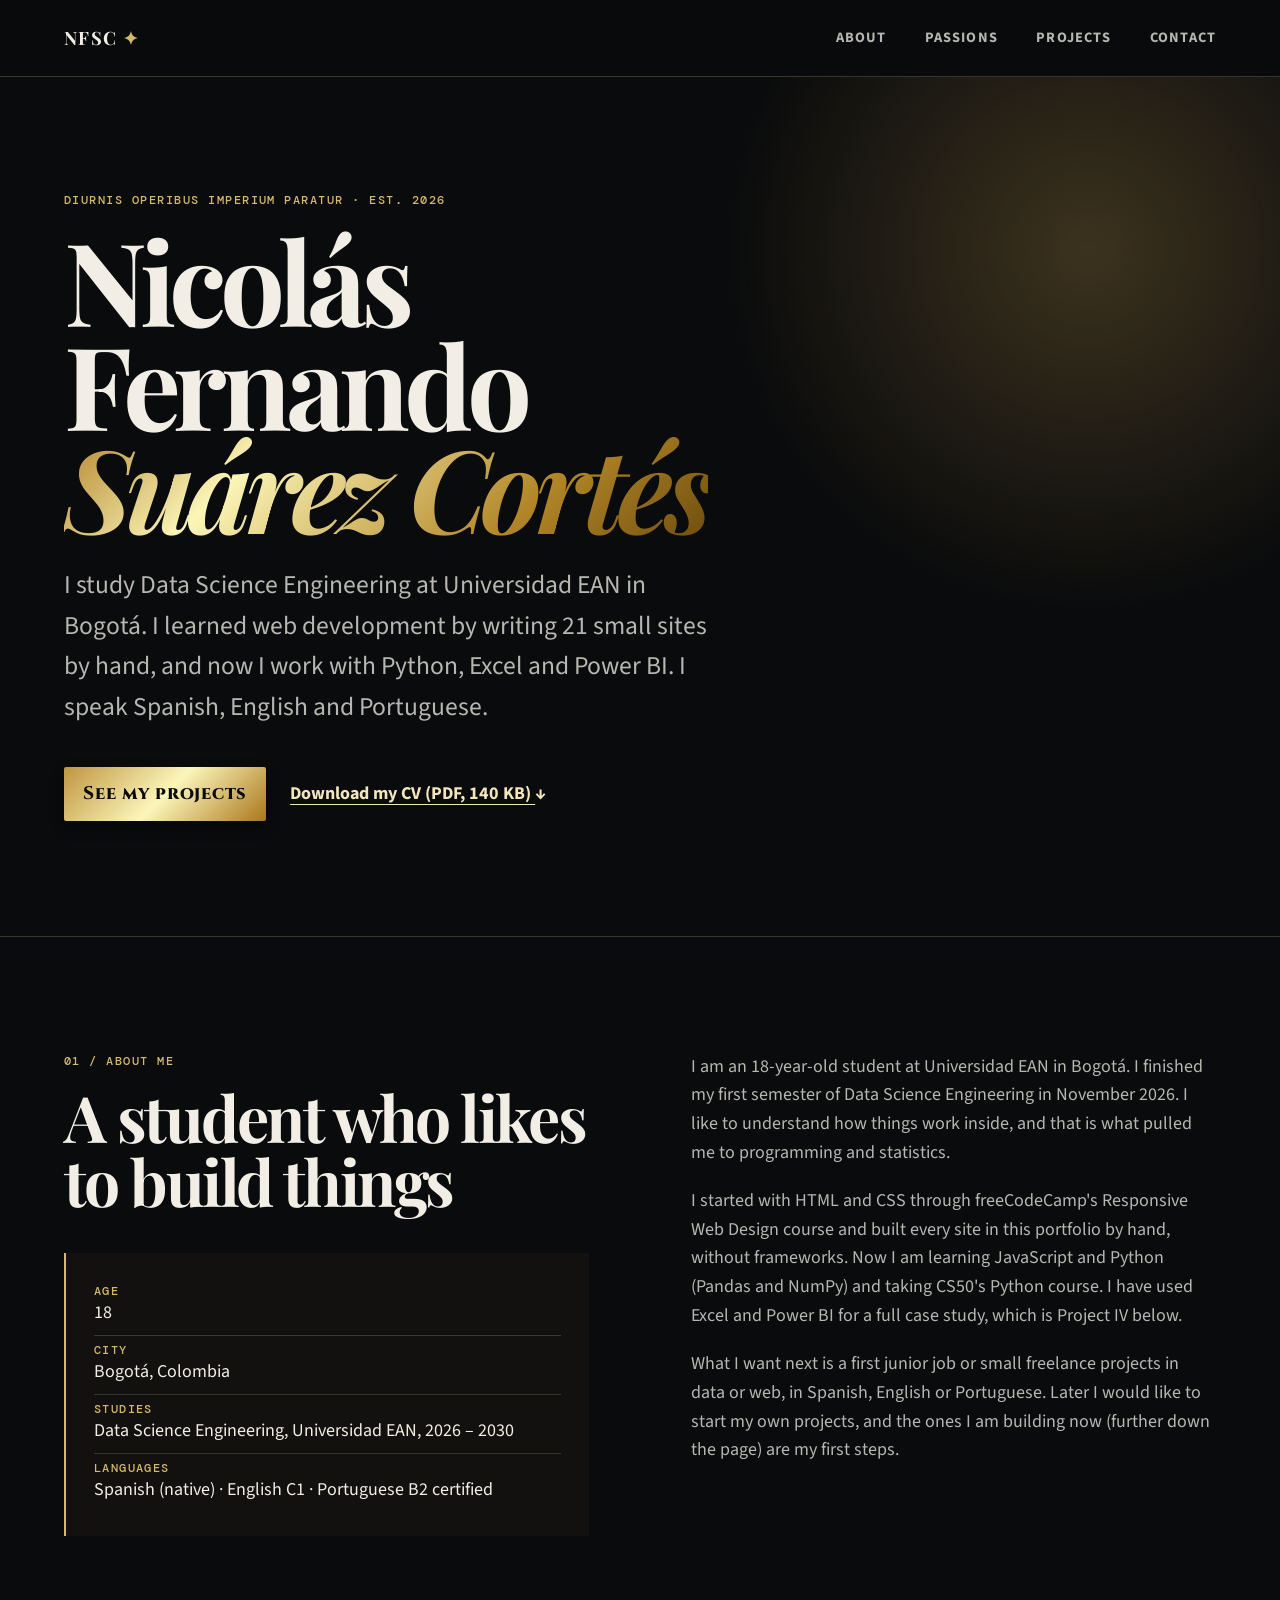
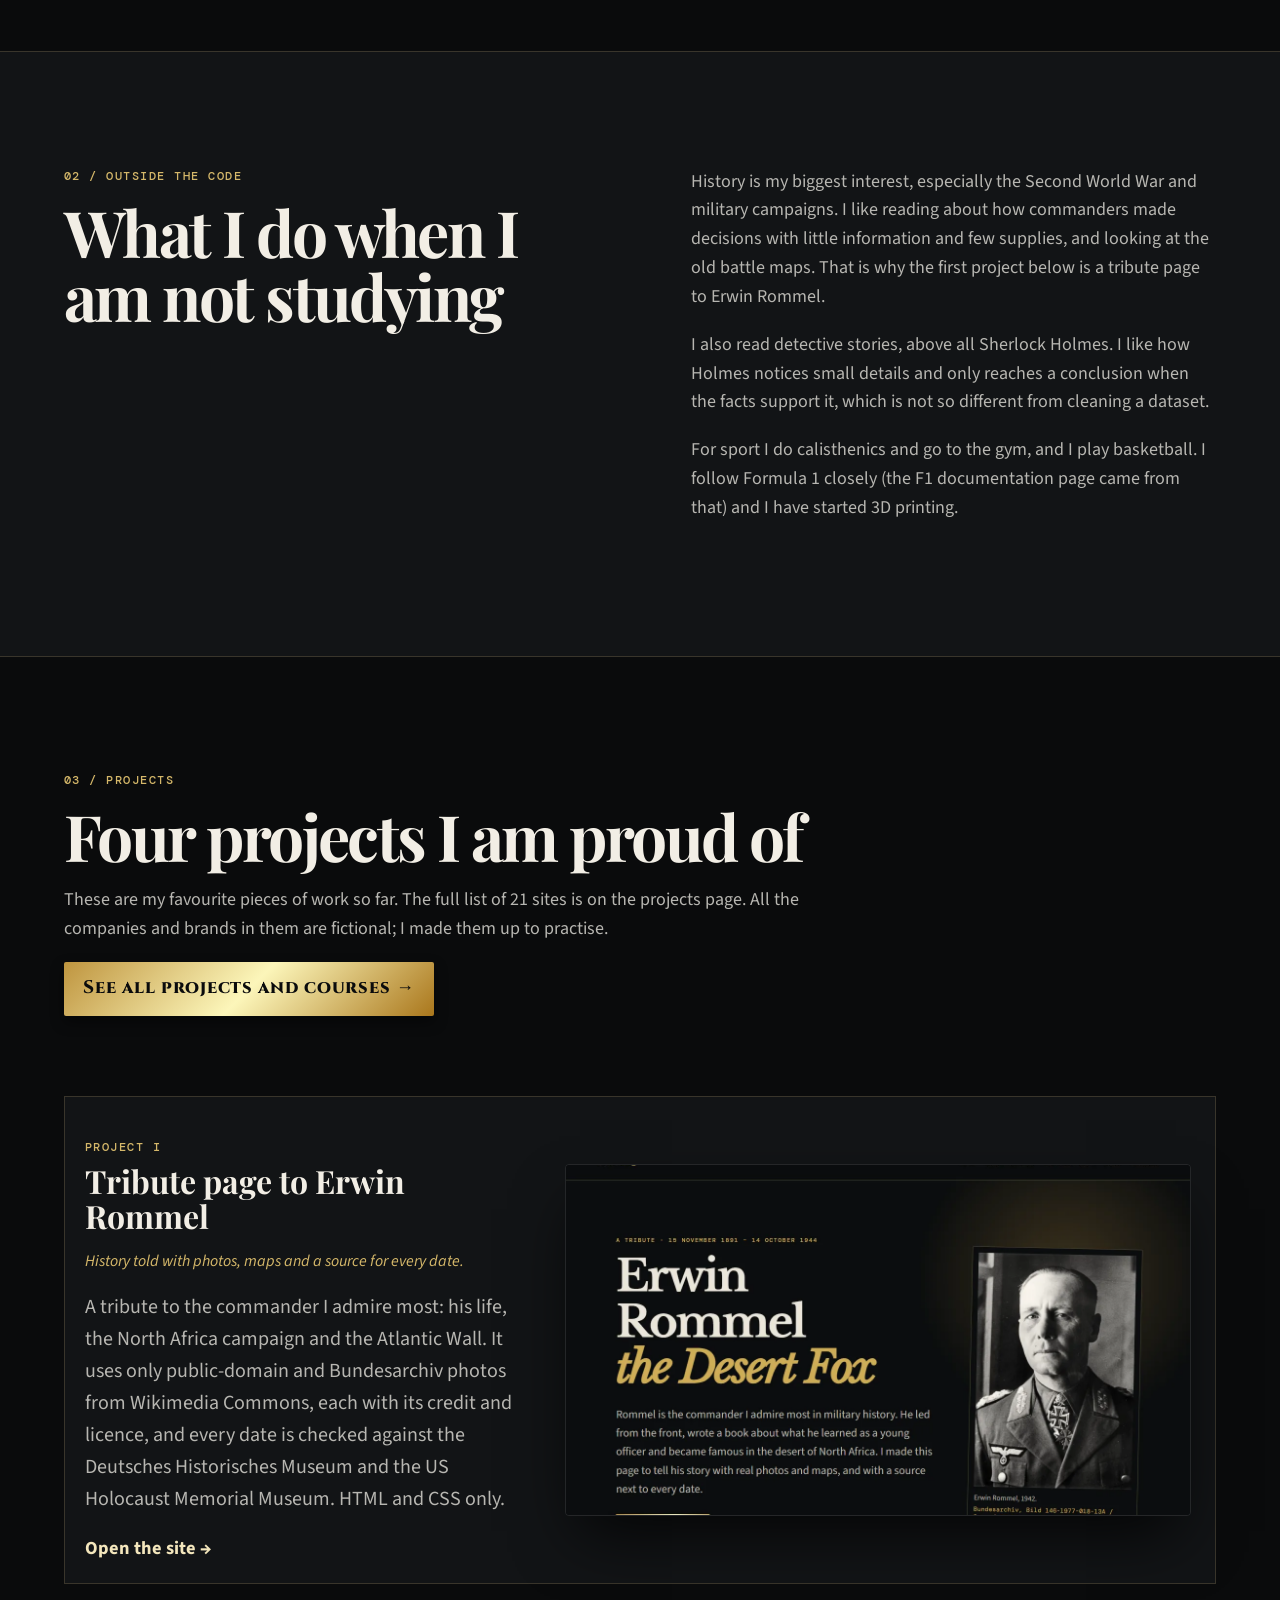
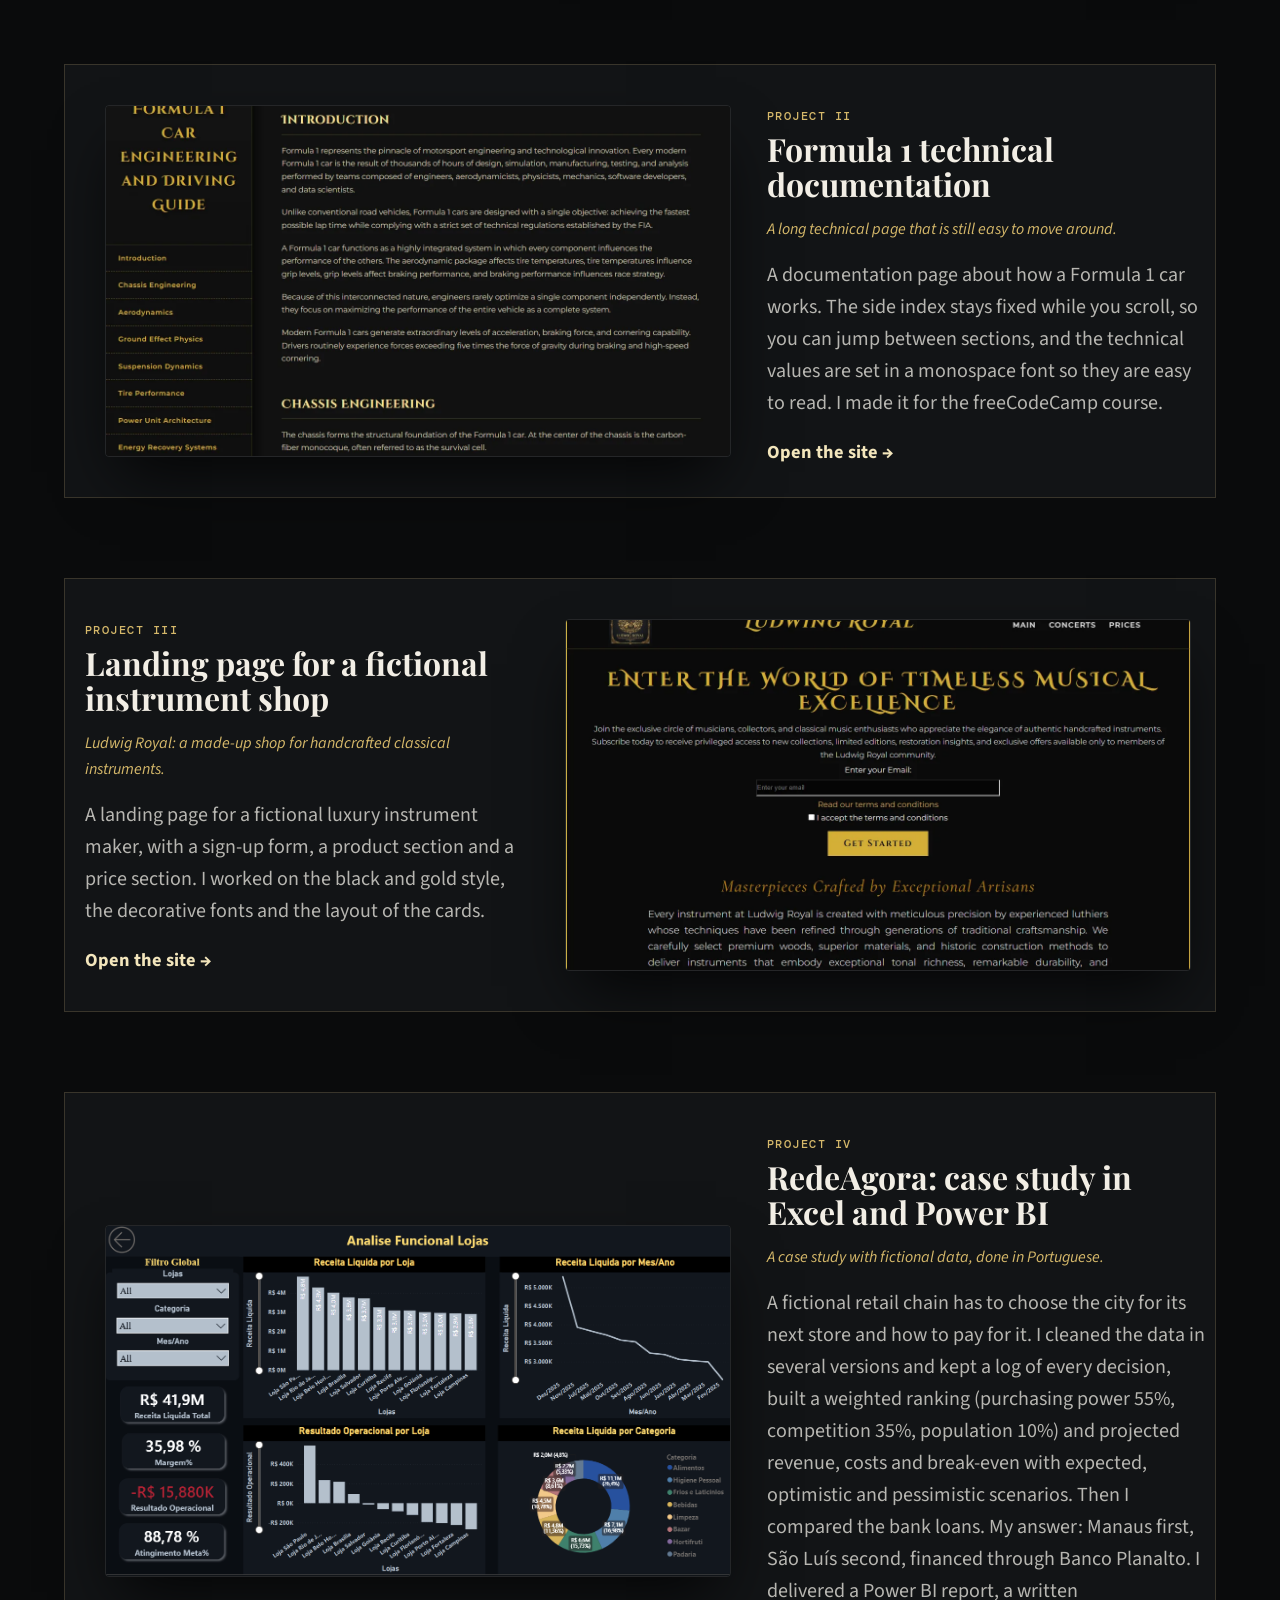
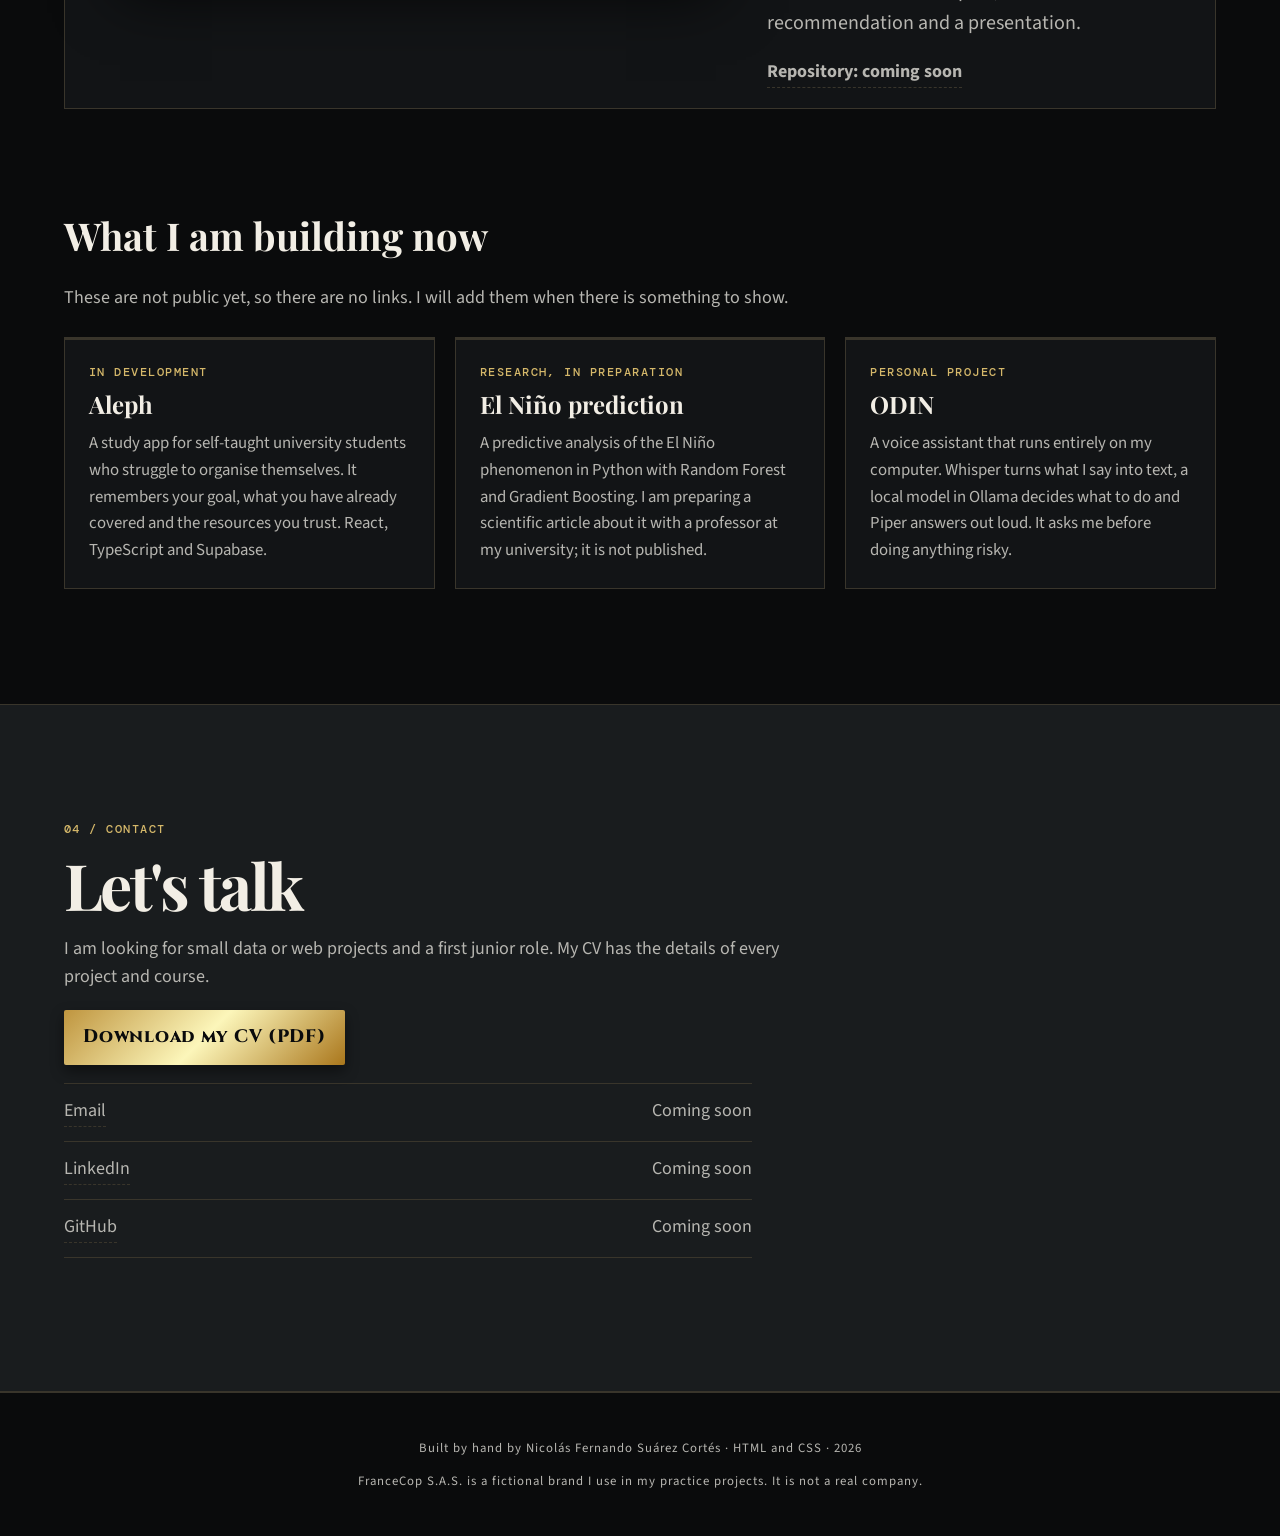
==== index.html @ 51abd31a "Corrige textos e links do portfolio e adiciona CV e capturas Idade 18, tags article corrigidas, proj" ====
<!doctype html>
<html lang="en">
  <head>
    <meta charset="UTF-8" />
    <meta name="viewport" content="width=device-width, initial-scale=1.0" />
    <meta name="description" content="Portfolio of Nicolás Fernando Suárez Cortés, Data Science Engineering student at Universidad EAN in Bogotá: hand-written websites, an Excel and Power BI case study and the projects I am building now." />
    <title>Nicolás Fernando Suárez Cortés | Portfolio</title>
    <link rel="preconnect" href="https://fonts.googleapis.com" />
    <link rel="preconnect" href="https://fonts.gstatic.com" crossorigin />
    <link href="https://fonts.googleapis.com/css2?family=Cinzel:wght@700&family=DM+Mono:wght@400;500&family=Playfair+Display:ital,wght@0,600;0,700;0,800;1,600&family=Source+Sans+3:wght@400;600;700&display=swap" rel="stylesheet" />
    <link rel="stylesheet" href="styles.css" />
  </head>
  <body>
    <a class="skip-link" href="#main-content">Skip to content</a>
    <header class="site-header">
      <a class="wordmark" href="#top" aria-label="Back to the top">NFSC <span aria-hidden="true">✦</span></a>
      <nav aria-label="Primary navigation">
        <ul class="nav-list">
          <li><a href="#about">About</a></li>
          <li><a href="#passion">Passions</a></li>
          <li><a href="#projects">Projects</a></li>
          <li><a href="#contact">Contact</a></li>
        </ul>
      </nav>
    </header>
    <main id="main-content">
      <section class="hero" id="top" aria-labelledby="hero-title">
        <p class="eyebrow">DIURNIS OPERIBUS IMPERIUM PARATUR · EST. 2026</p>
        <div class="hero-grid">
          <div>
            <h1 id="hero-title">Nicolás Fernando<br /><em>Suárez Cortés</em></h1>
            <p class="hero-lead">I study Data Science Engineering at Universidad EAN in Bogotá. I learned web development by writing 21 small sites by hand, and now I work with Python, Excel and Power BI. I speak Spanish, English and Portuguese.</p>
            <div class="hero-actions">
              <a class="button button-primary" href="#projects">See my projects</a>
              <a class="text-link" href="cv/CV_Fernando_Web_EN.pdf" download>Download my CV (PDF, 140 KB) <span aria-hidden="true">↓</span></a>
            </div>
          </div>
        </div>
      </section>
      <section class="section about" id="about" aria-labelledby="about-title">
        <div class="section-heading">
          <p class="eyebrow">01 / About me</p>
          <h2 id="about-title">A student who likes to build things</h2>
          <ul class="facts" aria-label="Quick facts">
            <li><span>Age</span>18</li>
            <li><span>City</span>Bogotá, Colombia</li>
            <li><span>Studies</span>Data Science Engineering, Universidad EAN, 2026 – 2030</li>
            <li><span>Languages</span>Spanish (native) · English C1 · Portuguese B2 certified</li>
          </ul>
        </div>
        <div class="about-copy">
          <p>I am an 18-year-old student at Universidad EAN in Bogotá. I finished my first semester of Data Science Engineering in November 2026. I like to understand how things work inside, and that is what pulled me to programming and statistics.</p>
          <p>I started with HTML and CSS through freeCodeCamp's Responsive Web Design course and built every site in this portfolio by hand, without frameworks. Now I am learning JavaScript and Python (Pandas and NumPy) and taking CS50's Python course. I have used Excel and Power BI for a full case study, which is Project IV below.</p>
          <p>What I want next is a first junior job or small freelance projects in data or web, in Spanish, English or Portuguese. Later I would like to start my own projects, and the ones I am building now (further down the page) are my first steps.</p>
        </div>
      </section>
      <section class="section about" id="passion" aria-labelledby="passion-title">
        <div class="section-heading">
          <p class="eyebrow">02 / Outside the code</p>
          <h2 id="passion-title">What I do when I am not studying</h2>
        </div>
        <div class="about-copy">
          <p>History is my biggest interest, especially the Second World War and military campaigns. I like reading about how commanders made decisions with little information and few supplies, and looking at the old battle maps. That is why the first project below is a tribute page to Erwin Rommel.</p>
          <p>I also read detective stories, above all Sherlock Holmes. I like how Holmes notices small details and only reaches a conclusion when the facts support it, which is not so different from cleaning a dataset.</p>
          <p>For sport I do calisthenics and go to the gym, and I play basketball. I follow Formula 1 closely (the F1 documentation page came from that) and I have started 3D printing.</p>
        </div>
      </section>
      <section class="section" id="projects" aria-labelledby="projects-title">
        <div class="section-heading">
          <p class="eyebrow">03 / Projects</p>
          <h2 id="projects-title">Four projects I am proud of</h2>
          <p class="section-intro">These are my favourite pieces of work so far. The full list of 21 sites is on the projects page. All the companies and brands in them are fictional; I made them up to practise.</p>
          <a class="button button-primary" href="projects.html">See all projects and courses <span aria-hidden="true">→</span></a>
        </div>
        <div class="project-grid">
          <article class="project-card">
            <div>
              <p class="project-number">Project I</p>
              <h3>Tribute page to Erwin Rommel</h3>
              <p class="impact-text">History told with photos, maps and a source for every date.</p>
              <p>A tribute to the commander I admire most: his life, the North Africa campaign and the Atlantic Wall. It uses only public-domain and Bundesarchiv photos from Wikimedia Commons, each with its credit and licence, and every date is checked against the Deutsches Historisches Museum and the US Holocaust Memorial Museum. HTML and CSS only.</p>
              <a href="../tribute-rommel/index.html">Open the site <span aria-hidden="true">→</span></a>
            </div>
            <div class="img-container">
              <img class="img-main" src="images/shot-tribute-rommel.webp" width="1280" height="800" alt="Screenshot of the Rommel tribute page: the title 'Erwin Rommel, the Desert Fox' next to a black and white portrait." loading="lazy" />
            </div>
          </article>
          <article class="project-card reverse">
            <div class="img-container">
              <img class="img-main" src="images/shot-documentation-f1.webp" width="1280" height="800" alt="Screenshot of the Formula 1 technical documentation page with its fixed side index." loading="lazy" />
            </div>
            <div>
              <p class="project-number">Project II</p>
              <h3>Formula 1 technical documentation</h3>
              <p class="impact-text">A long technical page that is still easy to move around.</p>
              <p>A documentation page about how a Formula 1 car works. The side index stays fixed while you scroll, so you can jump between sections, and the technical values are set in a monospace font so they are easy to read. I made it for the freeCodeCamp course.</p>
              <a href="../documentation-f1/index.html">Open the site <span aria-hidden="true">→</span></a>
            </div>
          </article>
          <article class="project-card">
            <div>
              <p class="project-number">Project III</p>
              <h3>Landing page for a fictional instrument shop</h3>
              <p class="impact-text">Ludwig Royal: a made-up shop for handcrafted classical instruments.</p>
              <p>A landing page for a fictional luxury instrument maker, with a sign-up form, a product section and a price section. I worked on the black and gold style, the decorative fonts and the layout of the cards.</p>
              <a href="../instruments-website/index.html">Open the site <span aria-hidden="true">→</span></a>
            </div>
            <div class="img-container">
              <img class="img-main" src="images/shot-instruments-website.webp" width="1280" height="800" alt="Screenshot of the Ludwig Royal landing page with the heading 'Enter the world of timeless musical excellence' and an email sign-up form." loading="lazy" />
            </div>
          </article>
          <article class="project-card reverse">
            <div class="img-container">
              <img class="img-main" src="images/dashboard.png" alt="Power BI dashboard from the RedeAgora case study, comparing Brazilian cities for a new store." loading="lazy" />
            </div>
            <div>
              <p class="project-number">Project IV</p>
              <h3>RedeAgora: case study in Excel and Power BI</h3>
              <p class="impact-text">A case study with fictional data, done in Portuguese.</p>
              <p>A fictional retail chain has to choose the city for its next store and how to pay for it. I cleaned the data in several versions and kept a log of every decision, built a weighted ranking (purchasing power 55%, competition 35%, population 10%) and projected revenue, costs and break-even with expected, optimistic and pessimistic scenarios. Then I compared the bank loans. My answer: Manaus first, São Luís second, financed through Banco Planalto. I delivered a Power BI report, a written recommendation and a presentation.</p>
              <!-- TODO(ferna): when the RedeAgora repository is public, replace this span with a link to it. -->
              <span class="pending-link">Repository: coming soon</span>
            </div>
          </article>
        </div>

        <div class="now-building" aria-labelledby="building-title">
          <h3 id="building-title">What I am building now</h3>
          <p class="section-intro">These are not public yet, so there are no links. I will add them when there is something to show.</p>
          <div class="text-cards">
            <article class="text-card">
              <p class="project-number">In development</p>
              <h4>Aleph</h4>
              <p>A study app for self-taught university students who struggle to organise themselves. It remembers your goal, what you have already covered and the resources you trust. React, TypeScript and Supabase.</p>
            </article>
            <article class="text-card">
              <p class="project-number">Research, in preparation</p>
              <h4>El Niño prediction</h4>
              <p>A predictive analysis of the El Niño phenomenon in Python with Random Forest and Gradient Boosting. I am preparing a scientific article about it with a professor at my university; it is not published.</p>
            </article>
            <article class="text-card">
              <p class="project-number">Personal project</p>
              <h4>ODIN</h4>
              <p>A voice assistant that runs entirely on my computer. Whisper turns what I say into text, a local model in Ollama decides what to do and Piper answers out loud. It asks me before doing anything risky.</p>
            </article>
          </div>
        </div>
      </section>
      <section class="section contact" id="contact" aria-labelledby="contact-title">
        <div class="section-heading">
          <p class="eyebrow">04 / Contact</p>
          <h2 id="contact-title">Let's talk</h2>
        </div>
        <p>I am looking for small data or web projects and a first junior role. My CV has the details of every project and course.</p>
        <a class="button button-primary" href="cv/CV_Fernando_Web_EN.pdf" download>Download my CV (PDF)</a>
        <!-- TODO(ferna): add the real email, LinkedIn and GitHub links here. -->
        <ul class="profile-list" aria-label="Contact links, not ready yet">
          <li><span class="pending-link">Email</span><span>Coming soon</span></li>
          <li><span class="pending-link">LinkedIn</span><span>Coming soon</span></li>
          <li><span class="pending-link">GitHub</span><span>Coming soon</span></li>
        </ul>
      </section>
    </main>
    <footer>
      <p>Built by hand by Nicolás Fernando Suárez Cortés · HTML and CSS · 2026</p>
      <p>FranceCop S.A.S. is a fictional brand I use in my practice projects. It is not a real company.</p>
    </footer>
  </body>
</html>
---- styles.css ----
:root { 
    --ink: #0a0b0c; 
    --surface: #121416; 
    --surface-2: #191c1e; 
    --line: #39352b; 
    --gold: #d5b86a; 
    --gold-light: #f3e6bc; 
    --paper: #f2eee5; 
    --muted: #b7b6b1; 
}

* { 
    box-sizing: border-box; 
}

html { 
    scroll-behavior: smooth; 
}

body { 
    margin: 0; 
    color: var(--paper); 
    background: var(--ink); 
    font-family: "Source Sans 3", sans-serif; 
    font-size: 1.125rem; 
    line-height: 1.6; 
}

a { 
    color: inherit; 
}

a:focus-visible { 
    outline: 3px solid var(--gold-light); 
    outline-offset: 4px; 
}

.site-header { 
    min-height: 4.8rem; 
    display: flex; 
    align-items: center; 
    justify-content: space-between; 
    padding: 0 5vw; 
    border-bottom: 1px solid var(--line); 
    background: rgba(10, 11, 12, .94); 
    position: sticky; 
    top: 0; 
    z-index: 5; 
    backdrop-filter: blur(10px); 
}

.wordmark { 
    font: 700 1.15rem "Playfair Display", serif; 
    letter-spacing: .08em; 
    text-decoration: none; 
}

.wordmark:hover {
    color: var(--gold);
}

.wordmark span { 
    color: var(--gold); 
}

.nav-list { 
    display: flex; 
    gap: clamp(1rem, 3vw, 2.5rem); 
    list-style: none; 
    margin: 0; 
    padding: 0; 
}

.nav-list a { 
    position: relative;
    padding: .4rem 0;
    transition: color .25s ease;
    color: var(--muted); 
    font-size: 0.9rem; 
    font-weight: 700; 
    letter-spacing: 0.08em; 
    text-decoration: none; 
    text-transform: uppercase; 
}

.nav-list a::after {
    content: "";
    position: absolute;
    left: 0;
    right: 0;
    bottom: 0;
    height: 1px;
    background: var(--gold);
    transform: scaleX(0);
    transform-origin: left;
    transition: transform .25s ease;
}

.nav-list a:hover { 
    color: var(--gold-light); 
}

.nav-list a:hover::after,
.nav-list a:focus-visible::after {
    transform: scaleX(1);
}

main { 
    max-width: 1440px; 
    margin: auto; 
}

.hero, .section { 
    padding: clamp(4rem, 9vw, 8rem) 5vw; 
}

.hero { 
    min-height: min(760px, calc(100vh - 4.8rem)); 
    display: grid; 
    align-content: center; 
    border-bottom: 1px solid var(--line); 
    background: radial-gradient(circle at 85% 20%, #3c321e 0, transparent 28%), var(--ink); 
}

.eyebrow, .project-number { 
    margin: 0 0 1rem; 
    color: var(--gold); 
    font: 500 .77rem "DM Mono", monospace; 
    letter-spacing: .12em; 
    text-transform: uppercase; 
}

.hero-grid { 
    display: grid; 
    grid-template-columns: minmax(0, 1.4fr) minmax(250px, .6fr); 
    gap: clamp(2rem, 7vw, 7rem); 
    align-items: end; 
}

.hero h1, h2, h3 { 
    font-family: "Playfair Display", serif; 
}

.hero h1 { 
    max-width: 12ch; 
    margin: 0.25rem 0 1.5rem; 
    font-size: clamp(3.5rem, 9vw, 8rem); 
    letter-spacing: -0.055em; 
    line-height: 0.9; 
}

.hero #hero-title em { 
    background: linear-gradient(135deg, #aa771c 0%, #fbf5b7 30%, #b38728 70%, #68480c 100%);
    -webkit-background-clip: text;
    background-clip: text;
    -webkit-text-fill-color: transparent; 
}

.hero-lead { 
    max-width: 41rem; 
    color: var(--muted); 
    font-size: clamp(1.2rem, 2.1vw, 1.6rem); 
}

.hero-actions { 
    display: flex; 
    flex-wrap: wrap; 
    gap: 1.5rem; 
    align-items: center; 
    margin-top: 2.4rem; 
}

.hero .second-title {
    max-width: 14ch; 
    margin: 0.15rem 0 1rem; 
    font-size: clamp(2.5rem, 7.8vw, 5rem); 
    letter-spacing: 0.1em; 
    line-height: 0.9; 
}

.hero .second-title em {
    color: var(--gold);
}

.button { 
    display: inline-block; 
    padding: 0.8rem 1.2rem; 
    font-weight: 800; 
    letter-spacing: 0.04em; 
    text-decoration: none; 
}

.button-primary { 
    font-family: 'Cinzel', 'Baskerville', serif;
    border-color: #fcf6ba;
    border-radius: 2px;
    display: inline-block;
    transition: all 0.4s cubic-bezier(0.25, 0.8, 0.25, 1);
    cursor: pointer;
    box-shadow: 0 6px 14px rgba(0, 0, 0, 0.45);
    color: var(--ink); 
    background: linear-gradient(135deg, #bf953f 0%, #fcf6ba 50%, #aa771c 100%); 
}

.button-primary:hover { 
    background: transparent;
    color: var(--gold);
    outline: 2px solid var(--gold);
    box-shadow: 0 10px 22px rgba(0, 0, 0, 0.5);
    transform: translateY(-2px); 
}

.text-link { 
    color: var(--gold-light); 
    font-weight: 700; 
    text-underline-offset: 0.28em; 
}

.section { 
    border-bottom: 1px solid var(--line); 
}

.section-heading { 
    max-width: 49rem; 
}

.section h2 { 
    margin: 0; 
    font-size: clamp(2.5rem, 5vw, 5rem); 
    letter-spacing: -.04em; 
    line-height: 1; 
}

.section-intro { 
    color: var(--muted); 
}

#about {
    background-color: var(--ink);
}

#about blockquote {
    background-color: var(--surface);
}

.about { 
    display: grid; 
    grid-template-columns: 1fr 1fr; 
    gap: clamp(2rem, 8vw, 8rem); 
    background: var(--surface); 
}

.about-copy p { 
    margin-top: 0; 
    color: var(--muted); 
}

.about-copy p + p { 
    margin-top: 1.2rem; 
}

blockquote {
    background: rgba(194, 159, 101, 0.03);
    border-left: 2px solid var(--gold);
    padding: 30px;
    margin: 40px auto 10px auto;
    display: block;
}

.text-quote {
    font-family: 'Playfair Display', Georgia, serif;
    font-style: italic;
    font-size: 19px;
    letter-spacing: 1px;
    color: #e8e6e1;
    line-height: 1.6;
}

cite {
    display: block;
    font-family: 'Cinzel', serif;
    font-size: 12px;
    color: #c29f65;
    text-transform: uppercase;
    letter-spacing: 2px;
    text-align: end;
}

.project-grid { 
    display: flex;
    flex-flow: column wrap;
    gap: 1rem; 
    margin-top: 3rem; 
}

.project-card { 
    min-height: 25rem; 
    margin: 2rem auto;
    padding: 1.25rem; 
    display: grid; 
    grid-template-columns: 40% 60%;
    gap: 1rem;
    border: 1px solid var(--line); 
    background: var(--surface); 
    transition: transform .2s ease, border-color .2s ease; 
}

.reverse {
    display: grid; 
    grid-template-columns: 60% 40% !important;
    gap: 1rem;
}

.project-card:hover { 
    border-color: var(--gold); 
    transform: translateY(-4px); 
}

.project-grid-small {
    display: grid;
    grid-template-columns: repeat(auto-fit, minmax(350px, 1fr));
    gap: 0.75rem;
}   

.small-card {
    margin: 0;
    display: flex; 
    flex-direction: column;
    min-height: auto;
}

.project-shot { 
    display: grid; 
    place-items: center; 
    border: 1px solid #62542f; 
    border-radius: 5px;
    background: linear-gradient(135deg, #242a2d, #151617); 
    padding: 20px 0;
}

.impact-text {
    color: var(--gold);
    font-size: 1rem; ;
    font-style: italic;
}

.project-number { 
    margin: 1.4rem 0 .45rem; 
}

.project-card h3 { 
    margin: 0; 
    font-size: 2rem; 
    line-height: 1.1; 
}

.project-card p:not(.project-number, .impact-text) { 
    margin: .65rem 0 1.2rem; 
    color: var(--muted); 
    font-size: 1.25rem; 
}
    
.project-card a { 
    display: block;
    margin-top: auto;   
    color: var(--gold-light); 
    font-size: 1.15rem;
    font-weight: 700; 
    text-decoration: none; 
}

.project-card a {
    transition: color .2s ease;
}

.project-card a span {
    display: inline-block;
    transition: transform .25s ease;
}

.project-card a:hover { 
    text-decoration: underline; 
    text-underline-offset: 0.25em; 
}

.project-card a:hover span {
    transform: translateX(5px);
}

#skills {
    background-color: var(--surface);
}

.skills-grid {
    display: flex;
    flex-flow: column wrap;
    align-items: center;
    justify-content: flex-start;
    margin-top: 3rem;
}

.skill-card {
    display: grid; 
    grid-template-columns: 60% 40%;
    gap: 1rem;
    margin: 2rem auto;
    padding: 1.25rem;
    background-color: var(--ink);
    border-bottom: 1px solid var(--line);
    transition: transform .2s ease, border-color .2s ease;
}

.skill-card h3 {
    margin: 0; 
    font-size: 2rem; 
    line-height: 1.1;
}

.skill-card p:not(.eyebrow) {
    color: var(--muted); 
    font-size: 1.25rem;
}

.skill-card .eyebrow {
    font-size: 0.7rem;
}

.skill-card ul {
    list-style: none;
    padding: 0;
    margin: 1.5rem 0;
    display: flex;
    flex-direction: column;
    gap: 1.25rem;
}

.skill-card ul li {
    font-family: 'Courier New', Courier, monospace;
    font-size: 1.15rem;
    color: rgba(255, 255, 255, 0.6);
    line-height: 1.4;
    display: block;
}

.skill-card ul li i {
    color: var(--gold);
    margin-right: 0.5rem;
    font-size: 1.5rem;
    display: inline-block;
    align-items: center;
}

.skill-card ul li span {
    color: #ffffff;
    font-weight: 600;
    letter-spacing: 1px;
    display: inline-block;
    margin-bottom: 0.2rem;
}

.skill-card .flex-text {
    display: flex;
    align-items: center;
    justify-content: center;
}

.img-container {
    display: flex;
    justify-content: center;
    align-items: center;
    margin: auto 20px;
}

.img-main {
    display: block;
    margin: 20px auto;
    aspect-ratio: 16 / 9;
    object-fit: cover;
    width: 100%;
    height: auto;
    border: 1px solid rgba(255, 255, 255, 0.08);
    border-radius: 4px;
    box-shadow: 0 30px 60px -15px rgba(0, 0, 0, 0.8);
    transition: transform 1s cubic-bezier(0.16, 1, 0.3, 1);
}

.img-main:hover {
    transform: scale(1.03);
    border-color: rgba(212, 175, 55, 0.3);
}

.screenshot {
    object-fit: cover;
    width: 90%;
    aspect-ratio: 16 / 9;
    border: 1px solid rgba(255, 255, 255, 0.08);
    border-radius: 4px;
    box-shadow: 0 30px 60px -15px rgba(0, 0, 0, 0.8), 
              0 0 50px -10px rgba(212, 175, 55, 0.05);
}

.contact { 
    background: var(--surface-2); 
}

.contact > p { 
    max-width: 45rem; 
    color: var(--muted); 
}

.note {
    font-size: 0.9rem;
    font-style: italic;
}

.profile-list { 
    list-style: none; 
    padding: 0; 
    max-width: 43rem; 
    border-top: 1px solid var(--line); 
}

.profile-list li { 
    display: flex; 
    justify-content: space-between; 
    gap: 1rem; 
    padding: 0.85rem 0; 
    border-bottom: 1px solid var(--line); 
    font-weight: 700; 
}

.contact-link {
    text-decoration: none;
    font-weight: 700;
}

.contact-link:hover {
    color: var(--gold-light);
    transform: translateX(4px);
    transition: all 0.5s ease;
}

.profile-list span { 
    color: var(--muted); 
    font-weight: 400; 
} 

.certification-list {
    border-bottom: 1px solid var(--line);
    padding: 1.5rem 0;
    position: relative;
}

.credential-title {
    font-size: 1.5rem;
    color: #ffffff;
    cursor: pointer;
    transition: color 0.3s ease;
}

.certification-list:hover .credential-title {
    color: var(--gold);
}

.credential-reveal {
    max-height: 0;
    opacity: 0;
    overflow: hidden;
    transition: max-height 0.5s cubic-bezier(0.16, 1, 0.3, 1), opacity 0.4s ease;
    padding-right: 20%;
}

.certification-list:hover .credential-reveal {
    max-height: 200px;
    opacity: 1;
    margin-top: 1rem;
}

.credential-reveal p {
    font-family: 'Courier New', monospace;
    font-size: 1.15rem;
    color: var(--muted);
    line-height: 1.6;
}   

.credential-link {
    display: inline-block;
    margin-top: 0.5rem;
    font-size: 1rem;
    font-weight: 700;
    color: var(--gold);
    text-decoration: none;
    letter-spacing: 1px;
    transition: all 0.5s ease;
}

.credential-link:hover {
    color: var(--gold-light);
    text-decoration: underline;
}

footer { 
    border-top: 1px solid var(--line);
    padding: 2rem 5vw; 
    color: var(--muted); 
    font-size: 0.8rem; 
    letter-spacing: 1px;
    text-align: center; 
}

/* Added Nov 2026: skip link, quick facts, "building now" cards, pending links */
.skip-link {
    position: absolute;
    left: 1rem;
    top: -3rem;
    padding: .5rem 1rem;
    background: var(--gold);
    color: var(--ink);
    z-index: 10;
}

.skip-link:focus {
    top: 1rem;
}

.text-link span {
    display: inline-block;
    transition: transform .25s ease;
}

.text-link:hover span {
    transform: translateY(3px);
}

.facts {
    list-style: none;
    margin: 2.5rem 0 0;
    padding: 1.5rem 1.75rem;
    border-left: 2px solid var(--gold);
    background: rgba(194, 159, 101, 0.04);
}

.facts li {
    padding: .45rem 0;
    color: var(--paper);
}

.facts li + li {
    border-top: 1px solid var(--line);
}

.facts span {
    display: block;
    color: var(--gold);
    font: 500 .72rem "DM Mono", monospace;
    letter-spacing: .12em;
    text-transform: uppercase;
}

.now-building {
    margin-top: 4rem;
}

.now-building h3 {
    margin: 0;
    font-size: clamp(1.8rem, 3vw, 2.6rem);
}

.text-cards {
    display: grid;
    grid-template-columns: repeat(auto-fit, minmax(min(100%, 260px), 1fr));
    gap: 1.25rem;
    margin-top: 1.5rem;
}

.text-card {
    padding: 1.5rem;
    border: 1px solid var(--line);
    border-top: 3px solid var(--line);
    background: var(--surface);
    transition: border-color .25s ease, transform .25s ease;
}

.text-card:hover {
    border-top-color: var(--gold);
    transform: translateY(-3px);
}

.text-card .project-number {
    margin: 0 0 .5rem;
}

.text-card h4 {
    margin: 0;
    font: 700 1.5rem "Playfair Display", serif;
}

.text-card p:not(.project-number) {
    margin: .6rem 0 0;
    color: var(--muted);
    font-size: 1.05rem;
}

.pending-link {
    display: inline-block;
    color: var(--muted);
    font-weight: 700;
    border-bottom: 1px dashed var(--line);
}

@media (max-width: 992px) { 
    .site-header { 
        padding: 0 1.25rem; 
    }
    .hero, .section { 
        padding: 4rem 1.25rem; 
    }
    .hero { 
        min-height: auto; 
    }
    .hero-grid, .about { 
        grid-template-columns: 1fr; 
    }
    .identity-card { 
        max-width: 23rem; 
    }
    .project-grid {
        display: flex;
        flex-flow: column wrap;
        gap: 1rem;
    }
    .project-card {
        display: flex; 
        flex-direction: column;
    }
    .project-card.featured { 
        grid-column: auto; 
    }
    .skill-card {
        display: flex;
        flex-direction: column;
    }
    .nav-list { 
        gap: .9rem; 
    }
    .nav-list a { 
        font-size: .75rem; 
    } 
}
@media (prefers-reduced-motion: reduce) { 
    html { 
        scroll-behavior: auto; 
    }
    *, *::before, *::after {
        transition: none !important;
    }
}
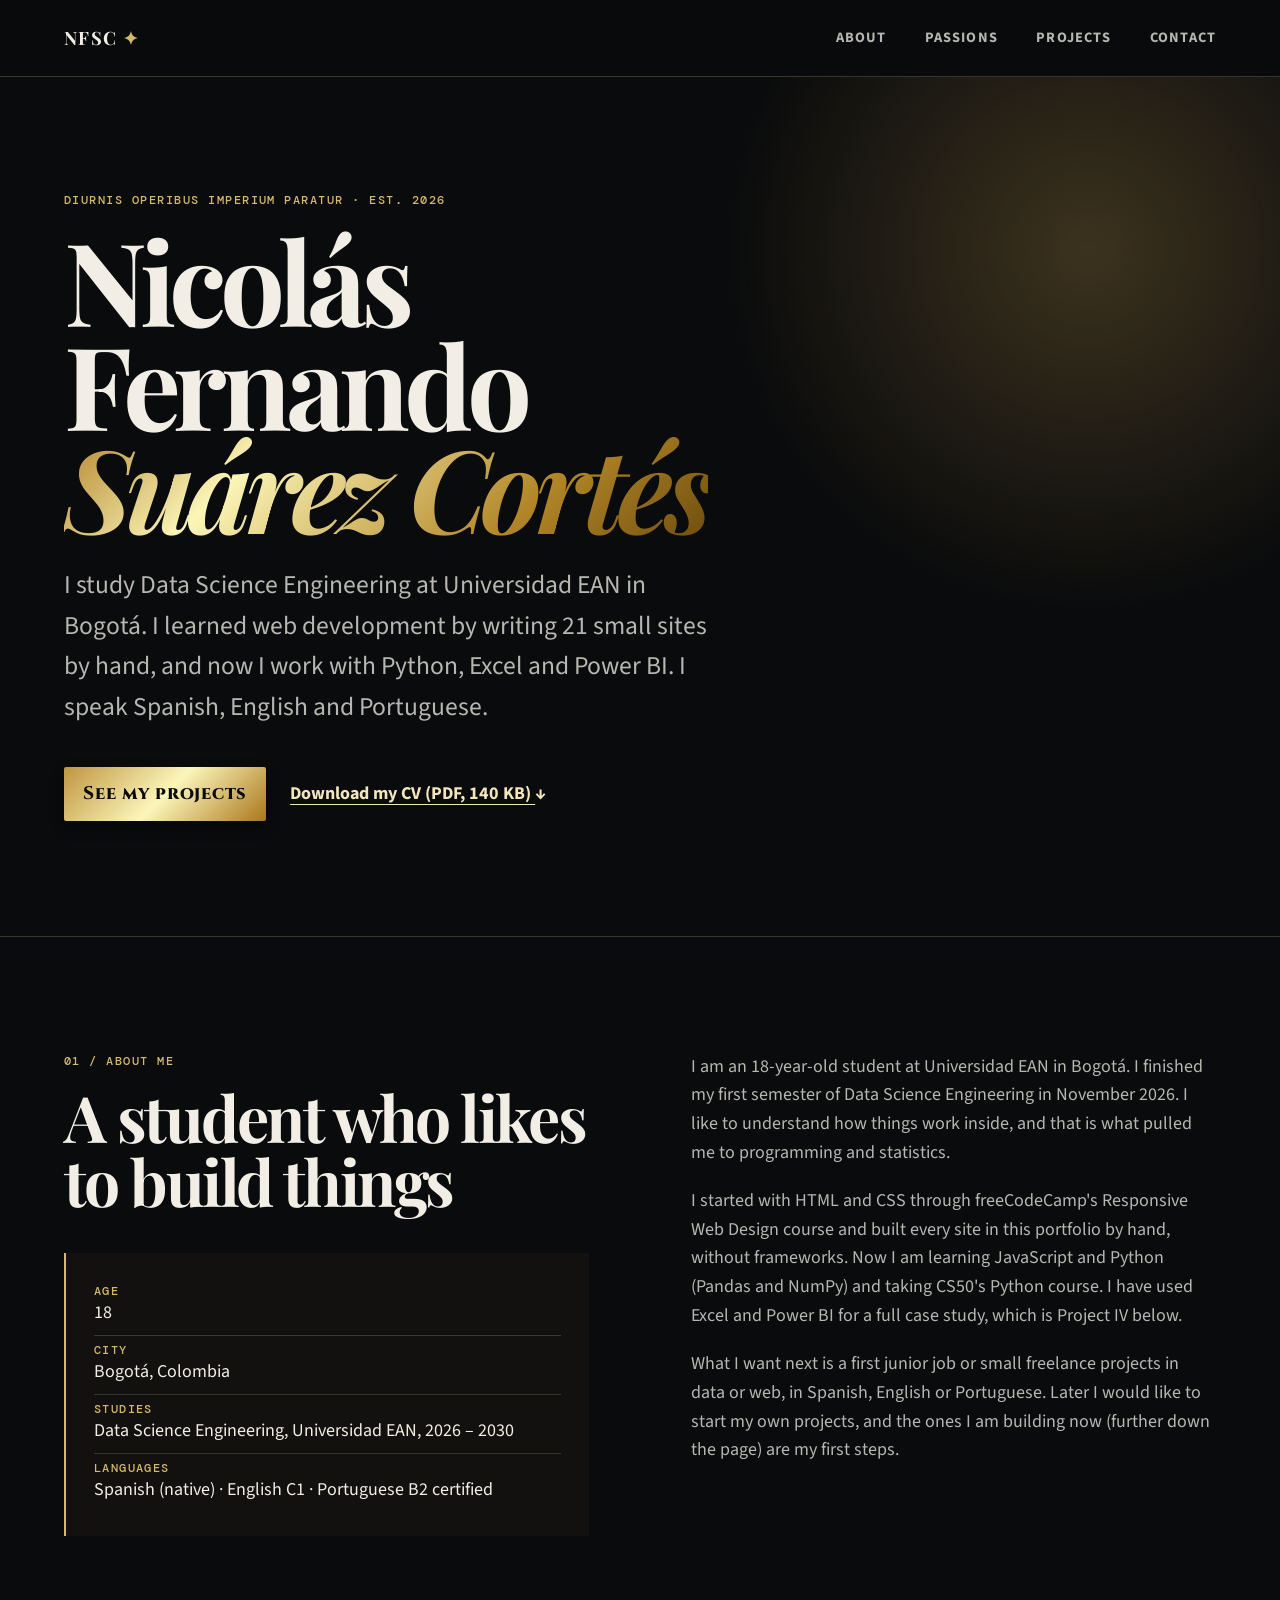
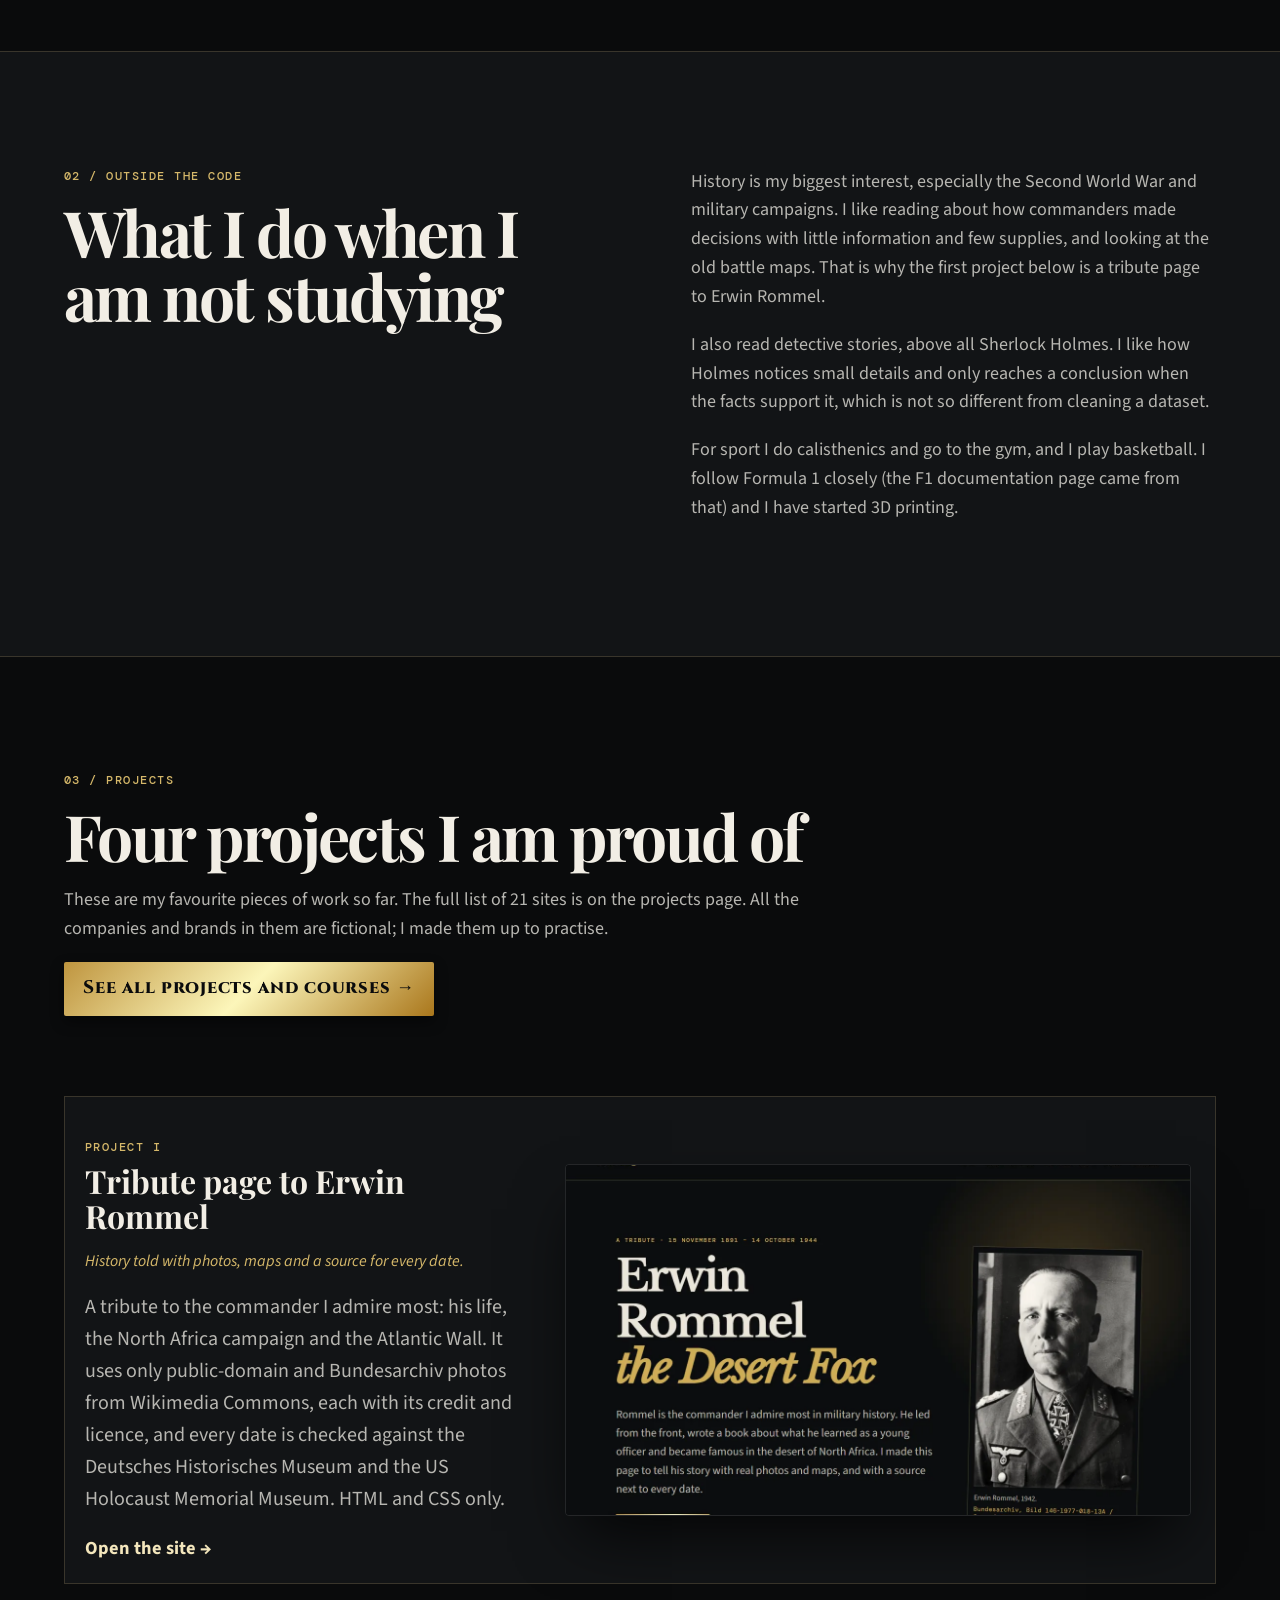
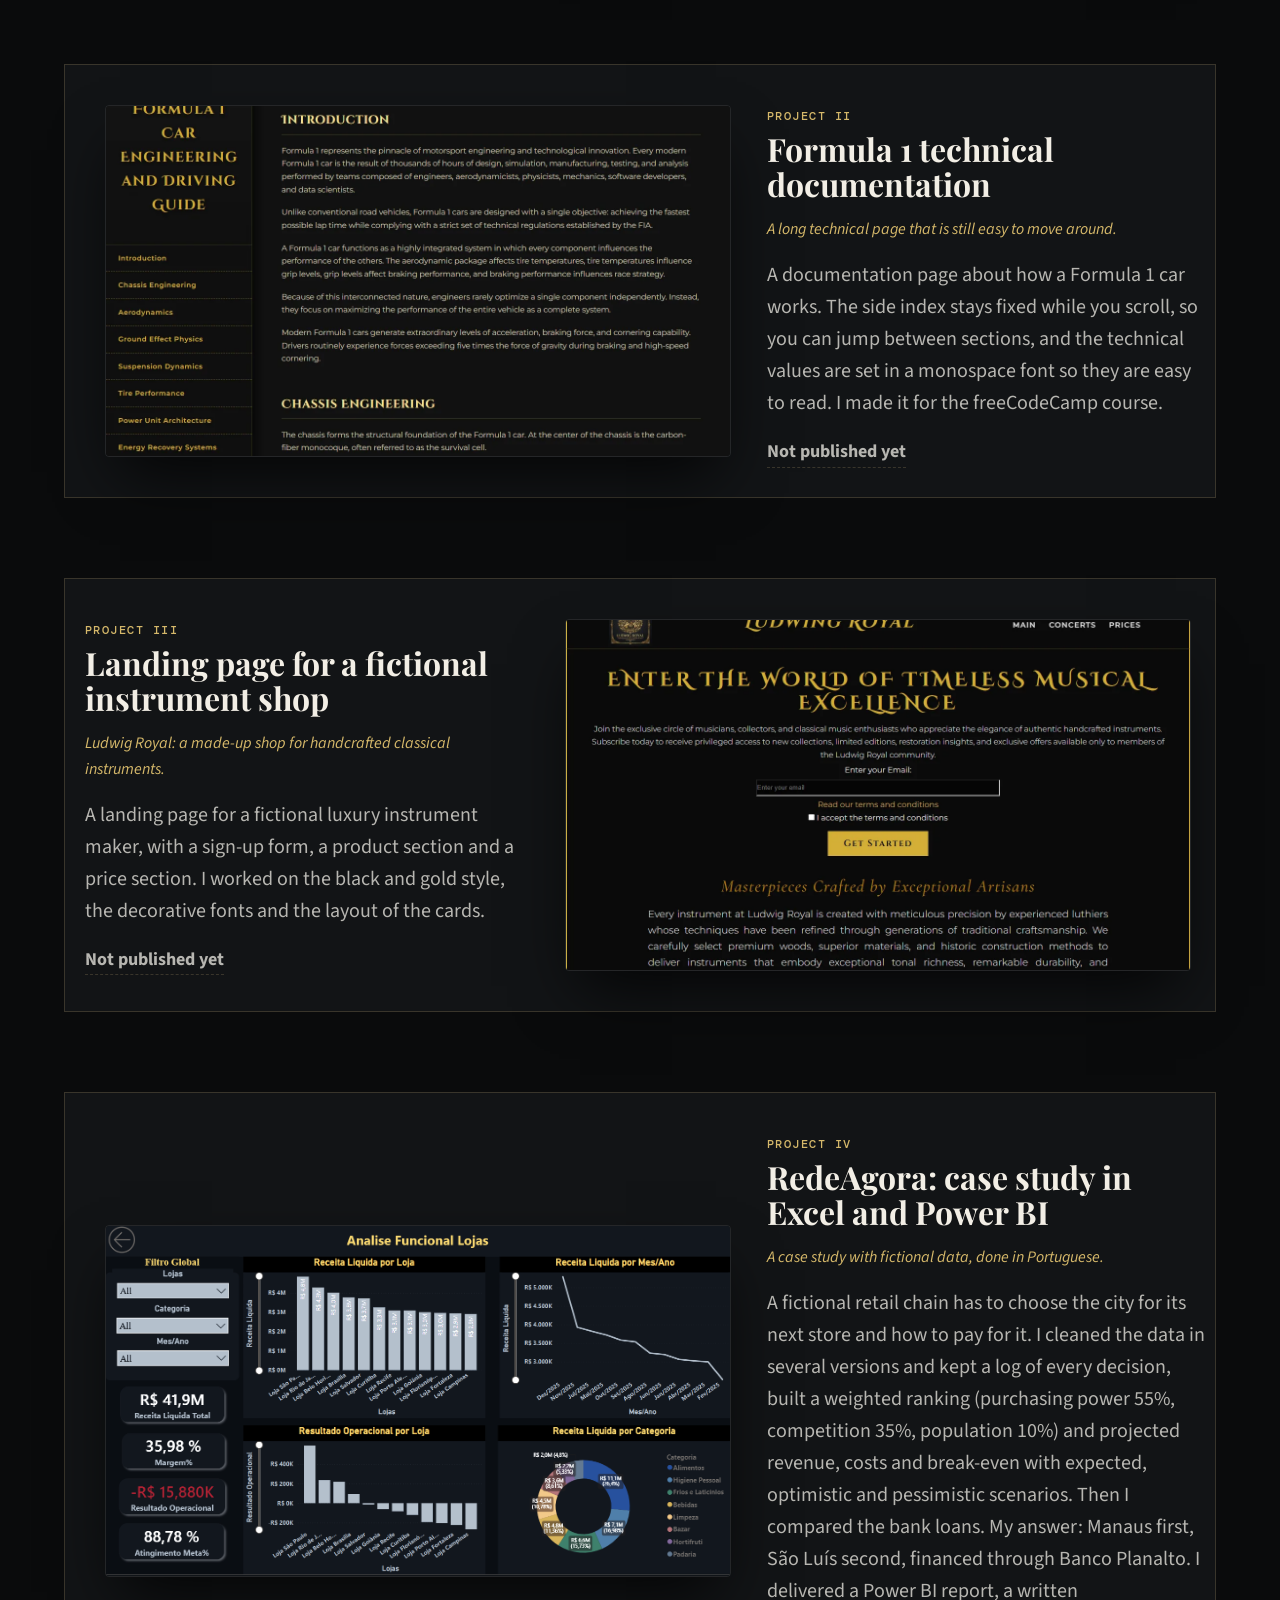
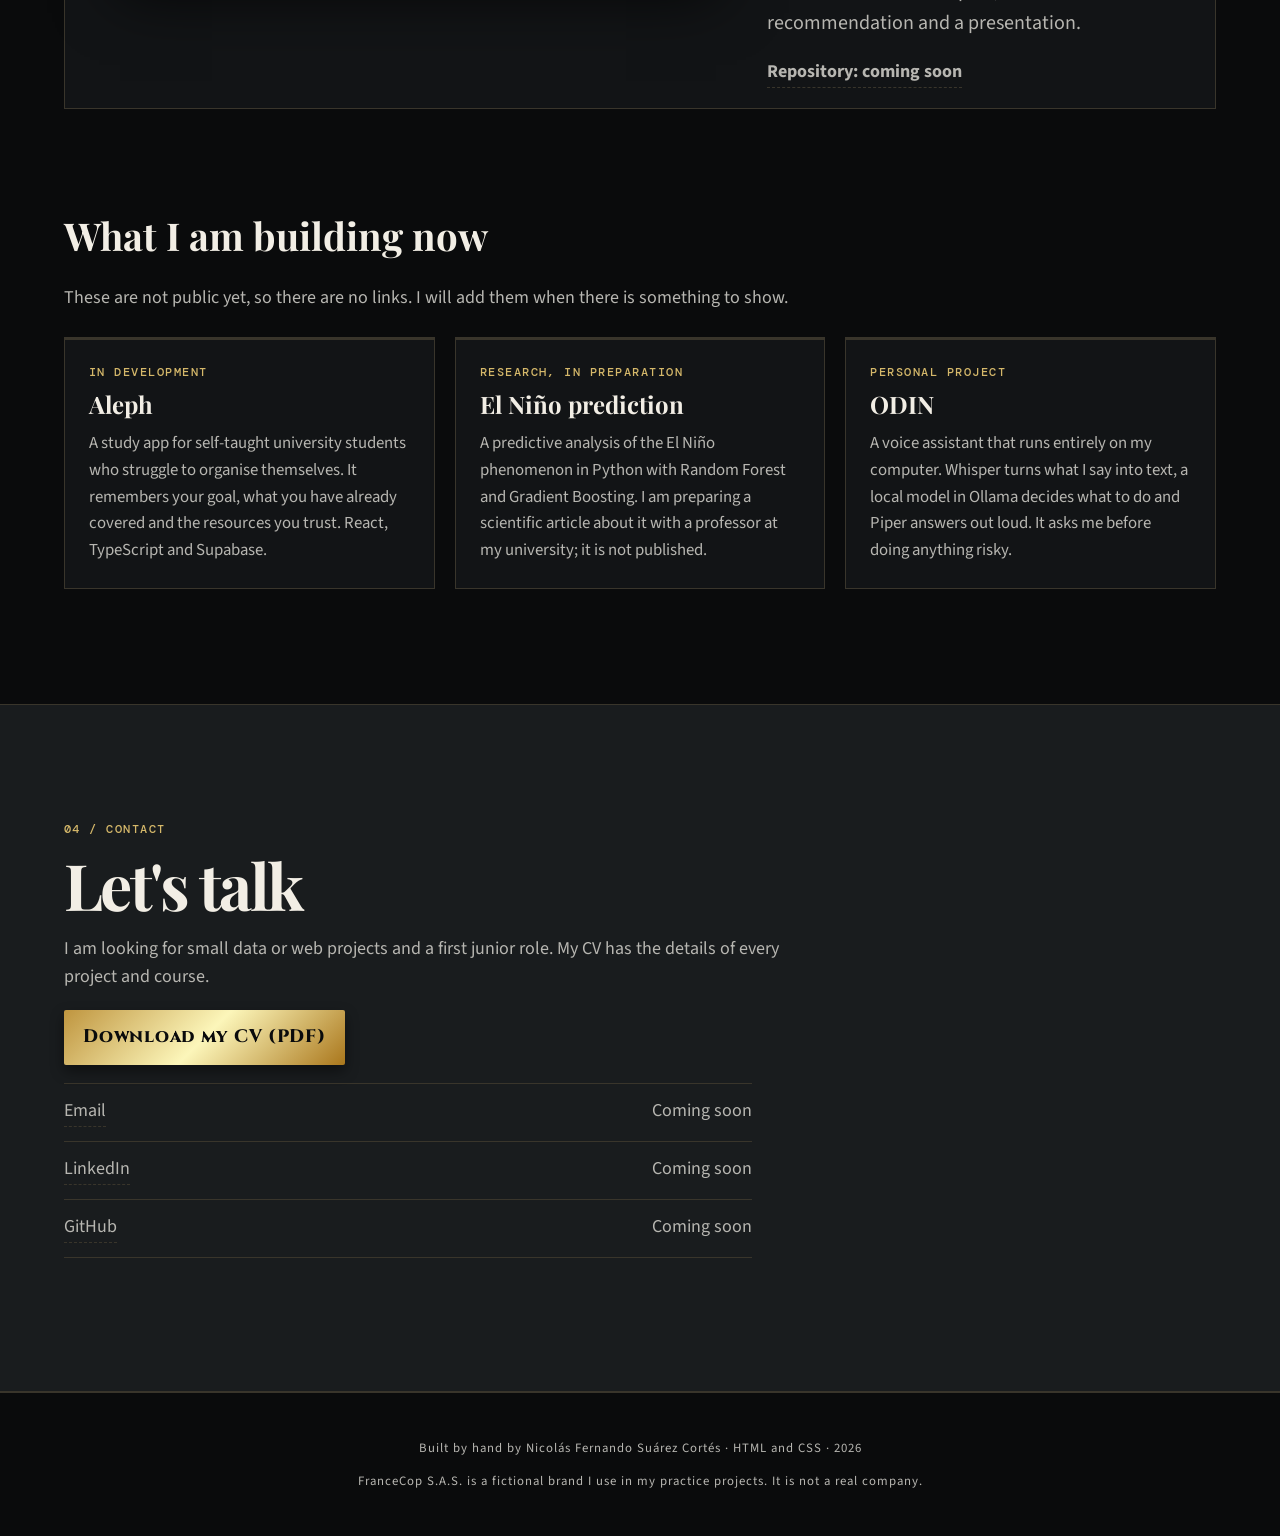
==== commit 08c575d1: "Marca como pendentes os links para projetos ainda nao publicados No GitHub Pages so o tributo a Romm" ====
--- a/index.html
+++ b/index.html
@@ -94,7 +94,7 @@
               <h3>Formula 1 technical documentation</h3>
               <p class="impact-text">A long technical page that is still easy to move around.</p>
               <p>A documentation page about how a Formula 1 car works. The side index stays fixed while you scroll, so you can jump between sections, and the technical values are set in a monospace font so they are easy to read. I made it for the freeCodeCamp course.</p>
-              <a href="../documentation-f1/index.html">Open the site <span aria-hidden="true">→</span></a>
+              <!-- TODO(ferna): when this project is on GitHub Pages, restore: <a href="../documentation-f1/index.html"> --><span class="pending-link">Not published yet</span>
             </div>
           </article>
           <article class="project-card">
@@ -103,7 +103,7 @@
               <h3>Landing page for a fictional instrument shop</h3>
               <p class="impact-text">Ludwig Royal: a made-up shop for handcrafted classical instruments.</p>
               <p>A landing page for a fictional luxury instrument maker, with a sign-up form, a product section and a price section. I worked on the black and gold style, the decorative fonts and the layout of the cards.</p>
-              <a href="../instruments-website/index.html">Open the site <span aria-hidden="true">→</span></a>
+              <!-- TODO(ferna): when this project is on GitHub Pages, restore: <a href="../instruments-website/index.html"> --><span class="pending-link">Not published yet</span>
             </div>
             <div class="img-container">
               <img class="img-main" src="images/shot-instruments-website.webp" width="1280" height="800" alt="Screenshot of the Ludwig Royal landing page with the heading 'Enter the world of timeless musical excellence' and an email sign-up form." loading="lazy" />
